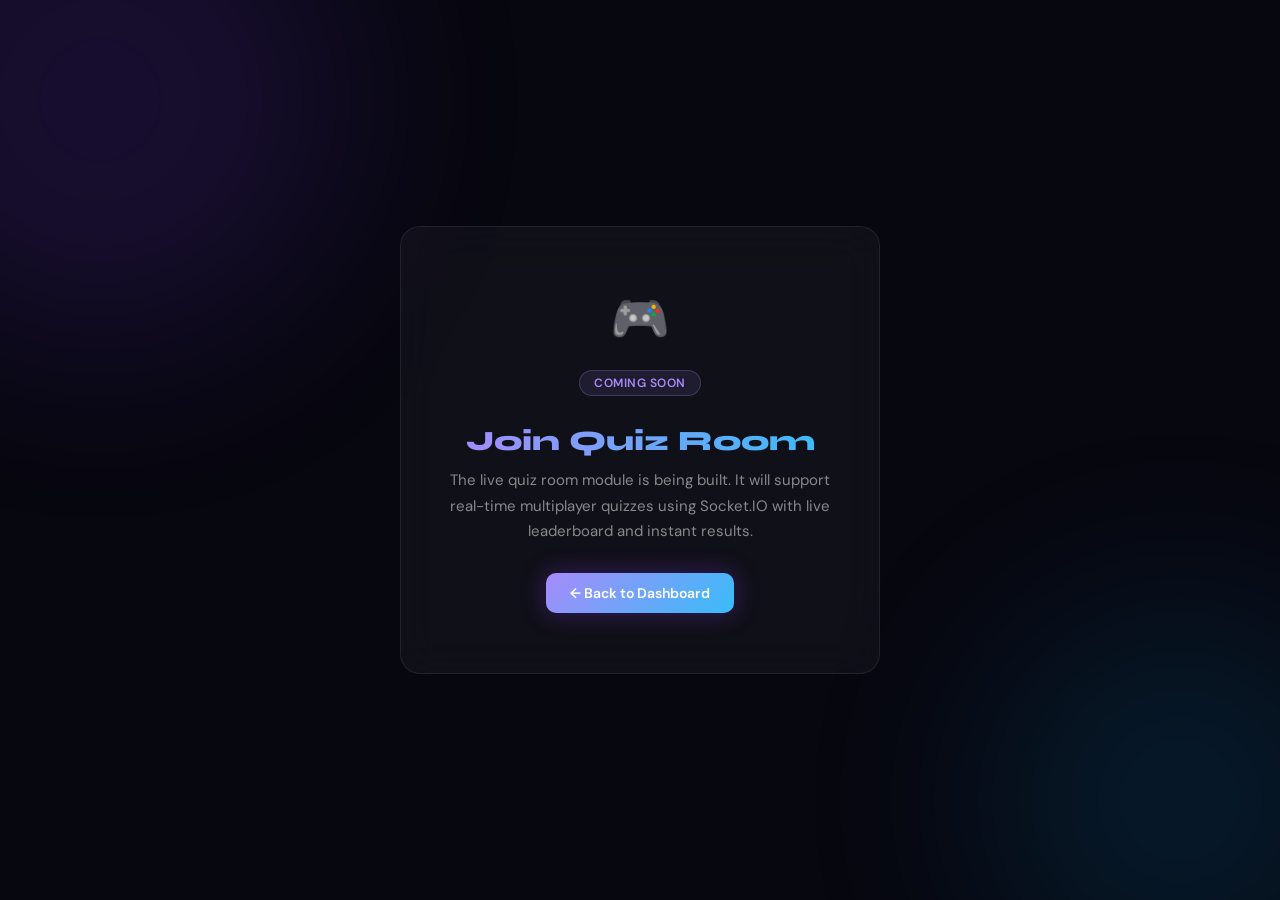
==== join-room.html @ f44e4608 "Complete QuizHire project deployment" ====
<!DOCTYPE html>
<html lang="en">
<head>
  <meta charset="UTF-8"/>
  <meta name="viewport" content="width=device-width, initial-scale=1.0"/>
  <title>Join Room – QuizHire</title>
  <link href="https://fonts.googleapis.com/css2?family=Syne:wght@700;800&family=DM+Sans:wght@400;500&display=swap" rel="stylesheet"/>
  <style>
    :root{--purple:#a78bfa;--blue:#38bdf8;}
    *{box-sizing:border-box;margin:0;padding:0;}
    body{font-family:'DM Sans',sans-serif;background:#07070f;color:#fff;min-height:100vh;display:flex;align-items:center;justify-content:center;overflow:hidden;}
    .orb{position:fixed;border-radius:50%;filter:blur(100px);opacity:.15;pointer-events:none;}
    .o1{width:500px;height:500px;background:#7c3aed;top:-150px;left:-150px;}
    .o2{width:400px;height:400px;background:#0284c7;bottom:-100px;right:-100px;}
    .card{text-align:center;padding:60px 40px;background:rgba(255,255,255,.04);border:1px solid rgba(255,255,255,.08);border-radius:20px;backdrop-filter:blur(20px);max-width:480px;width:90%;position:relative;z-index:1;}
    .icon{font-size:48px;margin-bottom:20px;}
    h1{font-family:'Syne',sans-serif;font-size:28px;font-weight:800;margin-bottom:10px;background:linear-gradient(90deg,var(--purple),var(--blue));-webkit-background-clip:text;background-clip:text;-webkit-text-fill-color:transparent;}
    p{font-size:15px;color:rgba(255,255,255,.5);line-height:1.7;margin-bottom:28px;}
    .badge{display:inline-block;padding:4px 14px;border-radius:100px;background:rgba(167,139,250,.1);border:1px solid rgba(167,139,250,.25);color:var(--purple);font-size:12px;font-weight:600;letter-spacing:.5px;margin-bottom:28px;}
    a{display:inline-flex;align-items:center;gap:8px;padding:11px 24px;border-radius:10px;background:linear-gradient(135deg,var(--purple),var(--blue));color:#fff;font-size:14px;font-weight:600;text-decoration:none;box-shadow:0 0 24px rgba(124,58,237,.35);transition:box-shadow .3s;}
    a:hover{box-shadow:0 0 40px rgba(124,58,237,.55);}
  </style>
</head>
<body>
  <div class="orb o1"></div>
  <div class="orb o2"></div>
  <div class="card">
    <div class="icon">🎮</div>
    <div class="badge">COMING SOON</div>
    <h1>Join Quiz Room</h1>
    <p>The live quiz room module is being built. It will support real-time multiplayer quizzes using Socket.IO with live leaderboard and instant results.</p>
    <a href="dashboard.html">← Back to Dashboard</a>
  </div>
</body>
</html>
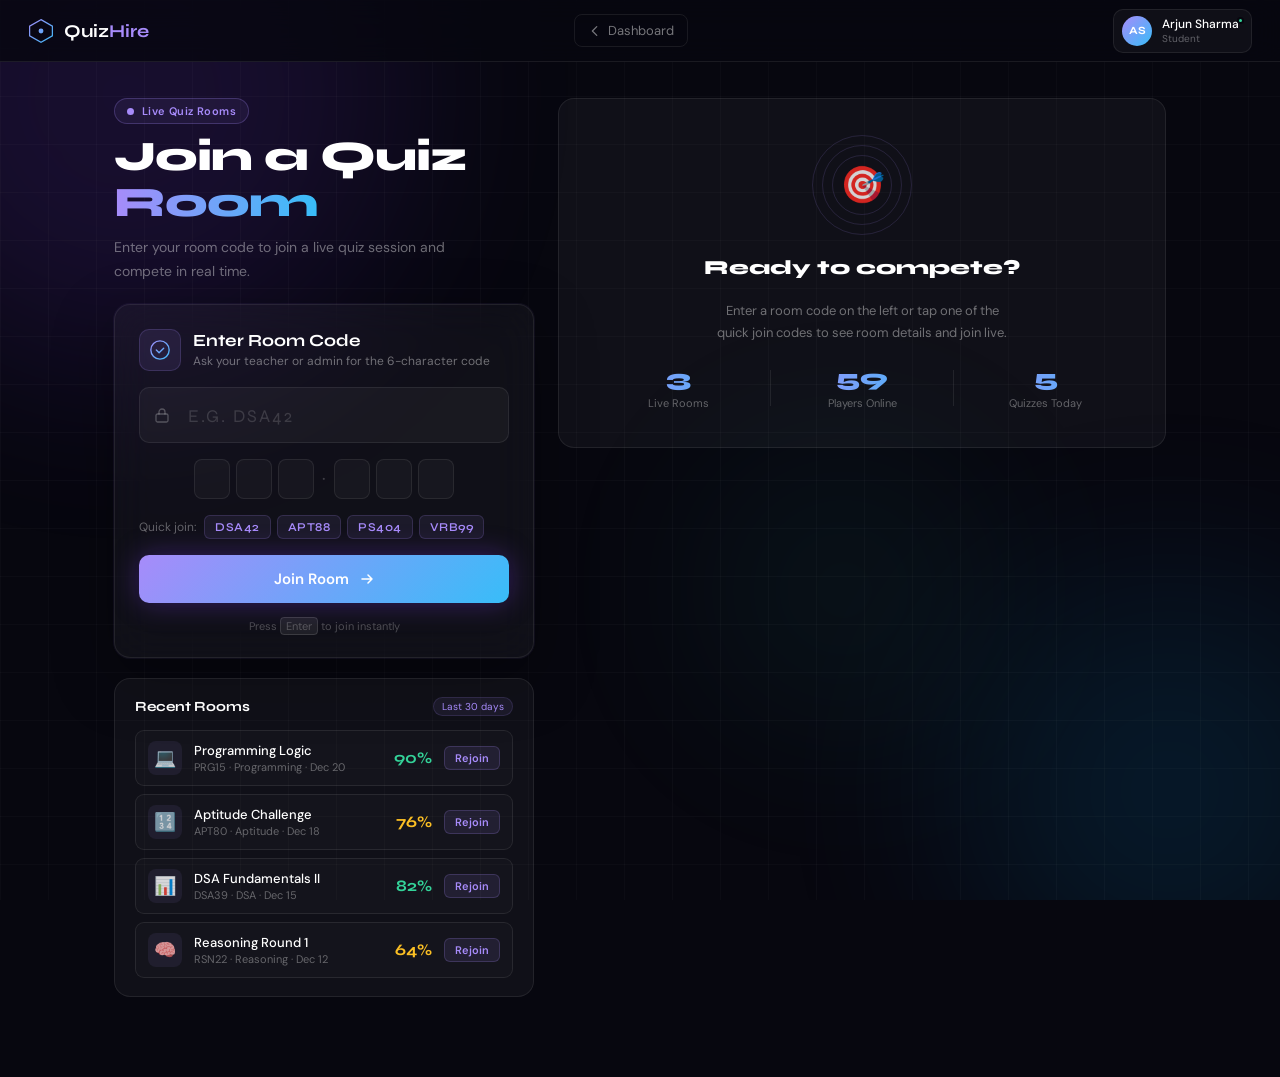
==== commit 1dc02666: "Final QuizHire update" ====
--- a/join-room.html
+++ b/join-room.html
@@ -3,33 +3,355 @@
 <head>
   <meta charset="UTF-8"/>
   <meta name="viewport" content="width=device-width, initial-scale=1.0"/>
+  <meta name="description" content="Join a live quiz room – QuizHire"/>
   <title>Join Room – QuizHire</title>
-  <link href="https://fonts.googleapis.com/css2?family=Syne:wght@700;800&family=DM+Sans:wght@400;500&display=swap" rel="stylesheet"/>
-  <style>
-    :root{--purple:#a78bfa;--blue:#38bdf8;}
-    *{box-sizing:border-box;margin:0;padding:0;}
-    body{font-family:'DM Sans',sans-serif;background:#07070f;color:#fff;min-height:100vh;display:flex;align-items:center;justify-content:center;overflow:hidden;}
-    .orb{position:fixed;border-radius:50%;filter:blur(100px);opacity:.15;pointer-events:none;}
-    .o1{width:500px;height:500px;background:#7c3aed;top:-150px;left:-150px;}
-    .o2{width:400px;height:400px;background:#0284c7;bottom:-100px;right:-100px;}
-    .card{text-align:center;padding:60px 40px;background:rgba(255,255,255,.04);border:1px solid rgba(255,255,255,.08);border-radius:20px;backdrop-filter:blur(20px);max-width:480px;width:90%;position:relative;z-index:1;}
-    .icon{font-size:48px;margin-bottom:20px;}
-    h1{font-family:'Syne',sans-serif;font-size:28px;font-weight:800;margin-bottom:10px;background:linear-gradient(90deg,var(--purple),var(--blue));-webkit-background-clip:text;background-clip:text;-webkit-text-fill-color:transparent;}
-    p{font-size:15px;color:rgba(255,255,255,.5);line-height:1.7;margin-bottom:28px;}
-    .badge{display:inline-block;padding:4px 14px;border-radius:100px;background:rgba(167,139,250,.1);border:1px solid rgba(167,139,250,.25);color:var(--purple);font-size:12px;font-weight:600;letter-spacing:.5px;margin-bottom:28px;}
-    a{display:inline-flex;align-items:center;gap:8px;padding:11px 24px;border-radius:10px;background:linear-gradient(135deg,var(--purple),var(--blue));color:#fff;font-size:14px;font-weight:600;text-decoration:none;box-shadow:0 0 24px rgba(124,58,237,.35);transition:box-shadow .3s;}
-    a:hover{box-shadow:0 0 40px rgba(124,58,237,.55);}
-  </style>
+  <link rel="preconnect" href="https://fonts.googleapis.com"/>
+  <link rel="preconnect" href="https://fonts.gstatic.com" crossorigin/>
+  <link href="https://fonts.googleapis.com/css2?family=Syne:wght@600;700;800&family=DM+Sans:wght@300;400;500&display=swap" rel="stylesheet"/>
+  <link rel="stylesheet" href="css/join-room.css"/>
 </head>
 <body>
-  <div class="orb o1"></div>
-  <div class="orb o2"></div>
-  <div class="card">
-    <div class="icon">🎮</div>
-    <div class="badge">COMING SOON</div>
-    <h1>Join Quiz Room</h1>
-    <p>The live quiz room module is being built. It will support real-time multiplayer quizzes using Socket.IO with live leaderboard and instant results.</p>
-    <a href="dashboard.html">← Back to Dashboard</a>
+
+  <!-- ── ANIMATED BACKGROUND ───────────────────────── -->
+  <div class="bg-scene" aria-hidden="true">
+    <div class="orb orb-1"></div>
+    <div class="orb orb-2"></div>
+    <div class="orb orb-3"></div>
+    <div class="grid-lines"></div>
   </div>
+
+  <!-- ── TOP BAR ───────────────────────────────────── -->
+  <header class="top-bar">
+    <a href="index.html" class="logo" aria-label="QuizHire Home">
+      <svg viewBox="0 0 32 32" fill="none" width="26" height="26" aria-hidden="true">
+        <polygon points="16,2 30,10 30,22 16,30 2,22 2,10" stroke="url(#tlg)" stroke-width="1.5" fill="none"/>
+        <circle cx="16" cy="16" r="3" fill="url(#tlg)"/>
+        <defs><linearGradient id="tlg" x1="0" y1="0" x2="32" y2="32" gradientUnits="userSpaceOnUse">
+          <stop offset="0%" stop-color="#a78bfa"/><stop offset="100%" stop-color="#38bdf8"/>
+        </linearGradient></defs>
+      </svg>
+      <span class="logo-text">Quiz<span class="logo-accent">Hire</span></span>
+    </a>
+
+    <nav class="top-nav" aria-label="Page navigation">
+      <a href="dashboard.html" class="nav-back-btn">
+        <svg viewBox="0 0 16 16" fill="none" width="14" height="14" aria-hidden="true">
+          <path d="M10 3L5 8l5 5" stroke="currentColor" stroke-width="1.5" stroke-linecap="round" stroke-linejoin="round"/>
+        </svg>
+        Dashboard
+      </a>
+    </nav>
+
+    <!-- User mini card -->
+    <div class="user-mini-card">
+      <div class="user-avatar" id="topbarAvatar" aria-label="User profile">AS</div>
+      <div class="user-info">
+        <p class="user-name"  id="topbarName">Arjun Sharma</p>
+        <p class="user-role">Student</p>
+      </div>
+      <div class="user-online-dot" aria-label="Online" title="Online"></div>
+    </div>
+  </header>
+
+  <!-- ── MAIN LAYOUT ───────────────────────────────── -->
+  <main class="page-main">
+
+    <!-- ════════════════════════════════════════
+         LEFT COLUMN — Join card + Recent rooms
+    ════════════════════════════════════════ -->
+    <div class="left-col">
+
+      <!-- Page title -->
+      <div class="page-heading reveal" data-d="0">
+        <div class="heading-badge">
+          <span class="badge-pulse" aria-hidden="true"></span>
+          Live Quiz Rooms
+        </div>
+        <h1 class="page-title">Join a Quiz<br/><span class="grad-text">Room</span></h1>
+        <p class="page-sub">Enter your room code to join a live quiz session and compete in real time.</p>
+      </div>
+
+      <!-- JOIN CARD -->
+      <div class="join-card reveal" data-d="1" id="joinCard">
+
+        <div class="jc-header">
+          <div class="jc-icon" aria-hidden="true">
+            <svg viewBox="0 0 24 24" fill="none" width="22" height="22">
+              <path d="M12 2C6.48 2 2 6.48 2 12s4.48 10 10 10 10-4.48 10-10S17.52 2 12 2z" stroke="url(#jlg)" stroke-width="1.5"/>
+              <path d="M8 12l3 3 5-5" stroke="url(#jlg)" stroke-width="1.5" stroke-linecap="round" stroke-linejoin="round"/>
+              <defs><linearGradient id="jlg" x1="0" y1="0" x2="24" y2="24" gradientUnits="userSpaceOnUse">
+                <stop offset="0%" stop-color="#a78bfa"/><stop offset="100%" stop-color="#38bdf8"/>
+              </linearGradient></defs>
+            </svg>
+          </div>
+          <div>
+            <h2 class="jc-title">Enter Room Code</h2>
+            <p class="jc-sub">Ask your teacher or admin for the 6-character code</p>
+          </div>
+        </div>
+
+        <!-- Error banner -->
+        <div class="error-banner" id="errorBanner" role="alert" aria-live="polite" hidden>
+          <svg viewBox="0 0 16 16" fill="none" width="14" height="14" aria-hidden="true">
+            <circle cx="8" cy="8" r="7" stroke="currentColor" stroke-width="1.3"/>
+            <path d="M8 4.5v4M8 11v.5" stroke="currentColor" stroke-width="1.3" stroke-linecap="round"/>
+          </svg>
+          <span id="errorText">Invalid room code.</span>
+        </div>
+
+        <!-- Room code input -->
+        <div class="code-input-wrap">
+          <div class="code-input-glow" aria-hidden="true"></div>
+          <input
+            type="text"
+            id="roomCodeInput"
+            class="code-input"
+            placeholder="e.g. DSA42"
+            maxlength="6"
+            autocomplete="off"
+            autocapitalize="characters"
+            spellcheck="false"
+            aria-label="Room code"
+            aria-describedby="errorBanner"
+          />
+          <div class="code-input-icon" aria-hidden="true">
+            <svg viewBox="0 0 16 16" fill="none" width="16" height="16">
+              <rect x="2" y="7" width="12" height="8" rx="1.5" stroke="currentColor" stroke-width="1.3"/>
+              <path d="M5 7V5a3 3 0 016 0v2" stroke="currentColor" stroke-width="1.3" stroke-linecap="round"/>
+            </svg>
+          </div>
+        </div>
+
+        <!-- Character slots visual -->
+        <div class="code-slots" aria-hidden="true" id="codeSlots">
+          <div class="cs-slot" id="cs0"></div>
+          <div class="cs-slot" id="cs1"></div>
+          <div class="cs-slot" id="cs2"></div>
+          <div class="cs-sep">·</div>
+          <div class="cs-slot" id="cs3"></div>
+          <div class="cs-slot" id="cs4"></div>
+          <div class="cs-slot" id="cs5"></div>
+        </div>
+
+        <!-- Quick code buttons -->
+        <div class="quick-codes">
+          <p class="qc-label">Quick join:</p>
+          <div class="qc-chips">
+            <button class="qc-chip" data-code="DSA42" aria-label="Quick join DSA42">DSA42</button>
+            <button class="qc-chip" data-code="APT88" aria-label="Quick join APT88">APT88</button>
+            <button class="qc-chip" data-code="PS404" aria-label="Quick join PS404">PS404</button>
+            <button class="qc-chip" data-code="VRB99" aria-label="Quick join VRB99">VRB99</button>
+          </div>
+        </div>
+
+        <!-- Join button -->
+        <button class="btn-join" id="joinBtn" aria-label="Join quiz room">
+          <span class="btn-label" id="joinBtnLabel">Join Room</span>
+          <span class="btn-spinner" id="joinSpinner" aria-hidden="true" hidden></span>
+          <svg class="btn-arrow" viewBox="0 0 16 16" fill="none" width="16" height="16" aria-hidden="true">
+            <path d="M3 8h10M9 4l4 4-4 4" stroke="currentColor" stroke-width="1.5" stroke-linecap="round" stroke-linejoin="round"/>
+          </svg>
+        </button>
+
+        <p class="jc-hint">Press <kbd>Enter</kbd> to join instantly</p>
+      </div>
+
+      <!-- RECENT ROOMS -->
+      <div class="section-card reveal" data-d="2" id="recentRoomsCard">
+        <div class="sc-header">
+          <h3 class="sc-title">Recent Rooms</h3>
+          <span class="sc-badge">Last 30 days</span>
+        </div>
+        <ul class="recent-list" id="recentList" aria-label="Recently joined rooms">
+          <!-- Rendered by JS -->
+        </ul>
+      </div>
+
+    </div><!-- /left-col -->
+
+    <!-- ════════════════════════════════════════
+         RIGHT COLUMN — Preview + Waiting room
+    ════════════════════════════════════════ -->
+    <div class="right-col">
+
+      <!-- IDLE STATE — shown before any room is looked up -->
+      <div class="idle-panel reveal" data-d="1" id="idlePanel">
+        <div class="idle-graphic" aria-hidden="true">
+          <div class="idle-rings">
+            <div class="ring ring-1"></div>
+            <div class="ring ring-2"></div>
+            <div class="ring ring-3"></div>
+          </div>
+          <div class="idle-icon">🎯</div>
+        </div>
+        <h3 class="idle-title">Ready to compete?</h3>
+        <p class="idle-sub">Enter a room code on the left or tap one of the quick join codes to see room details and join live.</p>
+        <div class="idle-stats">
+          <div class="is-item"><span class="is-val">3</span><span class="is-lbl">Live Rooms</span></div>
+          <div class="is-sep" aria-hidden="true"></div>
+          <div class="is-item"><span class="is-val">59</span><span class="is-lbl">Players Online</span></div>
+          <div class="is-sep" aria-hidden="true"></div>
+          <div class="is-item"><span class="is-val">5</span><span class="is-lbl">Quizzes Today</span></div>
+        </div>
+      </div>
+
+      <!-- ROOM PREVIEW PANEL — shown after valid room code -->
+      <div class="room-preview-panel" id="roomPreviewPanel" hidden>
+
+        <!-- Room header -->
+        <div class="rp-header">
+          <div class="rp-live-badge">
+            <span class="rp-live-dot" aria-hidden="true"></span>
+            LIVE
+          </div>
+          <div class="rp-room-code" id="rpCode">DSA42</div>
+        </div>
+
+        <!-- Quiz info -->
+        <div class="rp-quiz-info">
+          <div class="rp-category-chip" id="rpCategoryChip">DSA</div>
+          <h3 class="rp-quiz-title" id="rpQuizTitle">DSA Fundamentals</h3>
+          <p class="rp-host" id="rpHost">
+            <svg viewBox="0 0 14 14" fill="none" width="12" height="12" aria-hidden="true"><circle cx="7" cy="4" r="2.5" stroke="currentColor" stroke-width="1.2"/><path d="M2 12c0-2.8 2.2-5 5-5s5 2.2 5 5" stroke="currentColor" stroke-width="1.2" stroke-linecap="round"/></svg>
+            Hosted by <strong>Admin</strong>
+          </p>
+        </div>
+
+        <!-- Quiz meta grid -->
+        <div class="rp-meta-grid">
+          <div class="rp-meta-item">
+            <svg viewBox="0 0 14 14" fill="none" width="14" height="14" aria-hidden="true"><circle cx="7" cy="7" r="5.5" stroke="currentColor" stroke-width="1.2"/><path d="M7 4v3l2 1.5" stroke="currentColor" stroke-width="1.2" stroke-linecap="round"/></svg>
+            <span class="rp-meta-val" id="rpDuration">30 min</span>
+            <span class="rp-meta-lbl">Duration</span>
+          </div>
+          <div class="rp-meta-item">
+            <svg viewBox="0 0 14 14" fill="none" width="14" height="14" aria-hidden="true"><rect x="1" y="2" width="12" height="10" rx="1.5" stroke="currentColor" stroke-width="1.2"/><path d="M1 5h12" stroke="currentColor" stroke-width="1.2"/></svg>
+            <span class="rp-meta-val" id="rpQuestions">10 Q</span>
+            <span class="rp-meta-lbl">Questions</span>
+          </div>
+          <div class="rp-meta-item">
+            <svg viewBox="0 0 14 14" fill="none" width="14" height="14" aria-hidden="true"><path d="M2 10l2-4 2 2 2-4 2 5" stroke="currentColor" stroke-width="1.2" stroke-linecap="round" stroke-linejoin="round"/></svg>
+            <span class="rp-meta-val" id="rpDifficulty">Medium</span>
+            <span class="rp-meta-lbl">Difficulty</span>
+          </div>
+          <div class="rp-meta-item">
+            <svg viewBox="0 0 14 14" fill="none" width="14" height="14" aria-hidden="true"><circle cx="5" cy="4" r="2" stroke="currentColor" stroke-width="1.2"/><path d="M1 11c0-2.2 1.8-4 4-4s4 1.8 4 4" stroke="currentColor" stroke-width="1.2" stroke-linecap="round"/><circle cx="10" cy="4" r="1.5" stroke="currentColor" stroke-width="1.2"/><path d="M12 11c0-1.7-1.1-3.1-2.5-3.7" stroke="currentColor" stroke-width="1.2" stroke-linecap="round"/></svg>
+            <span class="rp-meta-val" id="rpPlayers">24 / 30</span>
+            <span class="rp-meta-lbl">Players</span>
+          </div>
+        </div>
+
+        <!-- Player fill bar -->
+        <div class="rp-fill-bar-wrap">
+          <div class="rp-fill-bar">
+            <div class="rp-fill-progress" id="rpFillProgress" style="width:80%"></div>
+          </div>
+          <span class="rp-fill-label" id="rpFillLabel">80% full</span>
+        </div>
+
+        <!-- Confirm join button -->
+        <button class="btn-confirm-join" id="confirmJoinBtn" aria-label="Confirm and join room">
+          <svg viewBox="0 0 16 16" fill="none" width="16" height="16" aria-hidden="true">
+            <path d="M8 1v14M1 8h14" stroke="currentColor" stroke-width="1.5" stroke-linecap="round"/>
+          </svg>
+          Confirm & Join
+        </button>
+
+      </div><!-- /room-preview-panel -->
+
+      <!-- WAITING ROOM — shown after confirming join -->
+      <div class="waiting-room-panel" id="waitingRoomPanel" hidden>
+
+        <div class="wr-header">
+          <div class="wr-title-row">
+            <h3 class="wr-title" id="wrTitle">DSA Fundamentals</h3>
+            <div class="wr-live-badge">
+              <span class="wr-live-dot" aria-hidden="true"></span>
+              Waiting
+            </div>
+          </div>
+          <p class="wr-sub">Waiting for host to start the quiz…</p>
+        </div>
+
+        <!-- Countdown -->
+        <div class="wr-countdown" id="wrCountdown" aria-live="polite" aria-label="Time until quiz starts">
+          <div class="countdown-ring">
+            <svg viewBox="0 0 100 100" width="100" height="100" aria-hidden="true">
+              <circle cx="50" cy="50" r="42" fill="none" stroke="rgba(255,255,255,0.05)" stroke-width="8"/>
+              <circle cx="50" cy="50" r="42" fill="none" stroke="url(#crlg)" stroke-width="8"
+                      stroke-dasharray="263.9" id="countdownArc"
+                      stroke-linecap="round" transform="rotate(-90 50 50)"/>
+              <defs><linearGradient id="crlg" x1="0" y1="0" x2="1" y2="1">
+                <stop offset="0%" stop-color="#a78bfa"/><stop offset="100%" stop-color="#38bdf8"/>
+              </linearGradient></defs>
+            </svg>
+            <div class="countdown-inner">
+              <span class="countdown-num" id="countdownNum">30</span>
+              <span class="countdown-txt">sec</span>
+            </div>
+          </div>
+          <p class="countdown-label">Quiz starts in</p>
+        </div>
+
+        <!-- Your joined status -->
+        <div class="wr-you-status">
+          <div class="you-avatar" id="wrYouAvatar">AS</div>
+          <div>
+            <p class="you-name" id="wrYouName">You (Arjun Sharma)</p>
+            <p class="you-ready"><span class="ready-dot" aria-hidden="true"></span>Ready to play</p>
+          </div>
+          <span class="you-badge">You</span>
+        </div>
+
+        <!-- Participants list -->
+        <div class="participants-section">
+          <div class="ps-header">
+            <h4 class="ps-title">Participants</h4>
+            <span class="ps-count" id="participantCount" aria-live="polite">24 joined</span>
+          </div>
+          <ul class="participants-list" id="participantsList" aria-label="Participants in room">
+            <!-- Rendered by JS -->
+          </ul>
+          <div class="more-participants" id="moreParticipants" hidden>
+            <span id="moreCount">+8 more participants</span>
+          </div>
+        </div>
+
+        <!-- Leave room button -->
+        <button class="btn-leave" id="leaveRoomBtn" aria-label="Leave quiz room">
+          Leave Room
+        </button>
+
+      </div><!-- /waiting-room-panel -->
+
+    </div><!-- /right-col -->
+
+  </main>
+
+  <!-- ── SUCCESS OVERLAY ────────────────────────────── -->
+  <div class="success-overlay" id="successOverlay" hidden role="dialog" aria-modal="true" aria-label="Successfully joined room">
+    <div class="so-card">
+      <div class="so-icon" aria-hidden="true">
+        <svg viewBox="0 0 48 48" fill="none" width="44" height="44">
+          <circle cx="24" cy="24" r="22" stroke="url(#solg)" stroke-width="2"/>
+          <path d="M14 24l7 7 13-14" stroke="url(#solg)" stroke-width="2.5" stroke-linecap="round" stroke-linejoin="round"/>
+          <defs><linearGradient id="solg" x1="0" y1="0" x2="48" y2="48" gradientUnits="userSpaceOnUse">
+            <stop offset="0%" stop-color="#a78bfa"/><stop offset="100%" stop-color="#34d399"/>
+          </linearGradient></defs>
+        </svg>
+      </div>
+      <h3 class="so-title">Joined Successfully!</h3>
+      <p class="so-sub" id="soSubText">You've joined Room DSA42. Get ready!</p>
+      <div class="so-progress">
+        <div class="so-bar" id="soBar"></div>
+      </div>
+      <p class="so-redirect">Entering waiting room…</p>
+    </div>
+  </div>
+
+  <!-- Toast -->
+  <div class="toast" id="toast" role="status" aria-live="polite" hidden></div>
+
+  <script src="js/join-room.js"></script>
 </body>
 </html>
--- a/css/join-room.css
+++ b/css/join-room.css
@@ -0,0 +1,736 @@
+/* =====================================================
+   QuizHire – Join Room Stylesheet
+   File: css/join-room.css
+   Theme: Dark SaaS · Purple/Blue · Glassmorphism
+   Consistent with all existing project pages
+   ===================================================== */
+
+/* ─── CSS Custom Properties ─────────────────────────── */
+:root {
+  --clr-bg:         #07070f;
+  --clr-bg2:        #0d0d1a;
+  --clr-surface:    rgba(255,255,255,0.04);
+  --clr-surface-hv: rgba(255,255,255,0.07);
+  --clr-border:     rgba(255,255,255,0.08);
+  --clr-border-hv:  rgba(167,139,250,0.4);
+
+  --clr-purple:  #a78bfa; --clr-purple-dk: #7c3aed;
+  --clr-blue:    #38bdf8; --clr-blue-dk:   #0284c7;
+  --clr-teal:    #2dd4bf; --clr-green:     #34d399;
+  --clr-pink:    #f472b6; --clr-orange:    #fb923c;
+  --clr-red:     #f87171; --clr-yellow:    #fbbf24;
+
+  --grad-primary: linear-gradient(135deg, #a78bfa, #38bdf8);
+  --grad-text:    linear-gradient(90deg,  #a78bfa, #38bdf8);
+  --grad-glow:    radial-gradient(ellipse 60% 50% at 50% 50%, rgba(124,58,237,0.18), transparent);
+
+  --font-display: 'Syne', sans-serif;
+  --font-body:    'DM Sans', sans-serif;
+
+  --topbar-h: 62px;
+  --radius:    10px;
+  --radius-lg: 16px;
+  --ease:      cubic-bezier(0.4, 0, 0.2, 1);
+  --t150:      150ms var(--ease);
+  --t300:      300ms var(--ease);
+}
+
+/* ─── Reset ─────────────────────────────────────────── */
+*, *::before, *::after { box-sizing: border-box; margin: 0; padding: 0; }
+html { scroll-behavior: smooth; }
+body {
+  font-family: var(--font-body);
+  font-size: 14px;
+  color: rgba(255,255,255,0.82);
+  background: var(--clr-bg);
+  min-height: 100vh;
+  overflow-x: hidden;
+}
+a      { color: inherit; text-decoration: none; }
+button { font-family: var(--font-body); cursor: pointer; border: none; background: none; }
+ul     { list-style: none; }
+kbd    { font-family: var(--font-body); }
+[hidden] { display: none !important; }
+
+/* ─── Utility ───────────────────────────────────────── */
+.grad-text {
+  background: var(--grad-text);
+  -webkit-background-clip: text;
+  background-clip: text;
+  -webkit-text-fill-color: transparent;
+}
+
+/* ─── Scroll Reveal ─────────────────────────────────── */
+.reveal {
+  opacity: 0;
+  transform: translateY(18px);
+  transition: opacity 0.55s var(--ease), transform 0.55s var(--ease);
+}
+.reveal.visible { opacity: 1; transform: translateY(0); }
+
+/* ═══════════════════════════════════════════════════
+   ANIMATED BACKGROUND
+═══════════════════════════════════════════════════ */
+.bg-scene {
+  position: fixed; inset: 0;
+  z-index: 0; pointer-events: none; overflow: hidden;
+}
+.orb {
+  position: absolute; border-radius: 50%;
+  filter: blur(100px); opacity: 0.14;
+}
+.orb-1 {
+  width: 550px; height: 550px; background: var(--clr-purple-dk);
+  top: -180px; left: -150px;
+  animation: orbFloat 16s ease-in-out infinite alternate;
+}
+.orb-2 {
+  width: 420px; height: 420px; background: var(--clr-blue-dk);
+  bottom: -100px; right: -100px;
+  animation: orbFloat 20s ease-in-out infinite alternate-reverse;
+}
+.orb-3 {
+  width: 280px; height: 280px; background: var(--clr-teal);
+  top: 50%; left: 55%; opacity: 0.07;
+  animation: orbFloat 24s ease-in-out infinite alternate;
+}
+@keyframes orbFloat {
+  0%   { transform: translate(0, 0) scale(1); }
+  100% { transform: translate(35px, 55px) scale(1.07); }
+}
+.grid-lines {
+  position: absolute; inset: 0;
+  background-image:
+    linear-gradient(rgba(255,255,255,0.022) 1px, transparent 1px),
+    linear-gradient(90deg, rgba(255,255,255,0.022) 1px, transparent 1px);
+  background-size: 48px 48px;
+}
+header, main, footer { position: relative; z-index: 1; }
+
+/* ═══════════════════════════════════════════════════
+   TOP BAR
+═══════════════════════════════════════════════════ */
+.top-bar {
+  position: sticky; top: 0; z-index: 100;
+  height: var(--topbar-h);
+  display: flex; align-items: center;
+  justify-content: space-between;
+  padding: 0 28px; gap: 16px;
+  background: rgba(7,7,15,0.8);
+  border-bottom: 1px solid var(--clr-border);
+  backdrop-filter: blur(18px);
+  -webkit-backdrop-filter: blur(18px);
+}
+
+/* Logo */
+.logo { display: flex; align-items: center; gap: 10px; flex-shrink: 0; }
+.logo-text {
+  font-family: var(--font-display);
+  font-size: 18px; font-weight: 700; color: #fff;
+}
+.logo-accent { color: var(--clr-purple); }
+
+/* Back button */
+.nav-back-btn {
+  display: flex; align-items: center; gap: 6px;
+  font-size: 13px; color: rgba(255,255,255,0.45);
+  padding: 7px 13px; border-radius: 8px;
+  border: 1px solid var(--clr-border);
+  transition: all var(--t150);
+}
+.nav-back-btn:hover {
+  color: var(--clr-purple);
+  border-color: rgba(167,139,250,0.25);
+  background: rgba(167,139,250,0.06);
+}
+
+/* User mini card */
+.user-mini-card {
+  display: flex; align-items: center; gap: 10px;
+  padding: 6px 12px 6px 8px;
+  border-radius: 10px;
+  border: 1px solid var(--clr-border);
+  background: var(--clr-surface);
+  flex-shrink: 0;
+  position: relative;
+}
+.user-avatar {
+  width: 30px; height: 30px; border-radius: 50%;
+  background: var(--grad-primary);
+  display: flex; align-items: center; justify-content: center;
+  font-family: var(--font-display); font-size: 11px; font-weight: 700; color: #fff;
+}
+.user-name { font-size: 12px; font-weight: 500; color: #fff; }
+.user-role { font-size: 10px; color: rgba(255,255,255,0.35); }
+.user-online-dot {
+  position: absolute; top: 7px; right: 7px;
+  width: 7px; height: 7px; border-radius: 50%;
+  background: var(--clr-green); border: 2px solid var(--clr-bg);
+  animation: pulseDot 2s ease-in-out infinite;
+}
+@keyframes pulseDot {
+  0%,100% { box-shadow: 0 0 0 0 rgba(52,211,153,0.5); }
+  50%     { box-shadow: 0 0 0 4px rgba(52,211,153,0); }
+}
+
+/* ═══════════════════════════════════════════════════
+   PAGE MAIN LAYOUT — two column
+═══════════════════════════════════════════════════ */
+.page-main {
+  display: grid;
+  grid-template-columns: 420px 1fr;
+  gap: 24px;
+  max-width: 1100px;
+  margin: 0 auto;
+  padding: 36px 24px 80px;
+  align-items: start;
+}
+
+/* ─── Left column ────────────────────────────────── */
+.left-col { display: flex; flex-direction: column; gap: 20px; }
+
+/* Page heading */
+.page-heading { display: flex; flex-direction: column; gap: 10px; }
+.heading-badge {
+  display: inline-flex; align-items: center; gap: 8px;
+  padding: 5px 12px; border-radius: 100px;
+  border: 1px solid rgba(167,139,250,0.25);
+  background: rgba(167,139,250,0.07);
+  font-size: 11px; font-weight: 600;
+  color: var(--clr-purple); letter-spacing: 0.4px;
+  width: fit-content;
+}
+.badge-pulse {
+  width: 7px; height: 7px; border-radius: 50%;
+  background: var(--clr-purple);
+  animation: badgePulse 2s ease-in-out infinite;
+}
+@keyframes badgePulse {
+  0%,100% { box-shadow: 0 0 0 0 rgba(167,139,250,0.5); }
+  50%     { box-shadow: 0 0 0 5px rgba(167,139,250,0); }
+}
+.page-title {
+  font-family: var(--font-display);
+  font-size: clamp(30px, 4vw, 42px);
+  font-weight: 800; line-height: 1.1;
+  letter-spacing: -1px; color: #fff;
+}
+.page-sub { font-size: 14px; color: rgba(255,255,255,0.4); line-height: 1.7; max-width: 360px; }
+
+/* ─── JOIN CARD ──────────────────────────────────── */
+.join-card {
+  background: rgba(255,255,255,0.04);
+  border: 1px solid var(--clr-border);
+  border-radius: var(--radius-lg);
+  padding: 24px;
+  backdrop-filter: blur(20px);
+  -webkit-backdrop-filter: blur(20px);
+  box-shadow: 0 0 0 1px rgba(167,139,250,0.06), 0 20px 60px rgba(0,0,0,0.35);
+  display: flex; flex-direction: column; gap: 16px;
+  transition: border-color var(--t300);
+}
+.join-card:focus-within { border-color: rgba(167,139,250,0.25); }
+
+.jc-header { display: flex; align-items: center; gap: 12px; }
+.jc-icon {
+  width: 42px; height: 42px; border-radius: 10px;
+  background: rgba(167,139,250,0.1);
+  border: 1px solid rgba(167,139,250,0.18);
+  display: flex; align-items: center; justify-content: center;
+  flex-shrink: 0;
+}
+.jc-title {
+  font-family: var(--font-display);
+  font-size: 17px; font-weight: 700; color: #fff;
+}
+.jc-sub { font-size: 12px; color: rgba(255,255,255,0.4); margin-top: 2px; }
+
+/* Error banner */
+.error-banner {
+  display: flex; align-items: center; gap: 8px;
+  padding: 9px 13px; border-radius: 8px;
+  background: rgba(248,113,113,0.08);
+  border: 1px solid rgba(248,113,113,0.25);
+  color: var(--clr-red); font-size: 13px;
+}
+.error-banner[hidden] { display: none !important; }
+
+/* Code input */
+.code-input-wrap {
+  position: relative;
+  display: flex; align-items: center;
+}
+.code-input-glow {
+  position: absolute; inset: -1px;
+  border-radius: calc(var(--radius) + 1px);
+  background: var(--grad-primary);
+  opacity: 0;
+  transition: opacity var(--t300);
+  pointer-events: none;
+  z-index: 0;
+}
+.code-input-wrap:focus-within .code-input-glow { opacity: 0.25; }
+
+.code-input {
+  width: 100%; position: relative; z-index: 1;
+  padding: 14px 44px 14px 48px;
+  border-radius: var(--radius);
+  border: 1px solid var(--clr-border);
+  background: rgba(255,255,255,0.04);
+  color: #fff;
+  font-family: var(--font-display);
+  font-size: 22px; font-weight: 700;
+  letter-spacing: 4px; text-transform: uppercase;
+  outline: none;
+  transition: border-color var(--t150), background var(--t150);
+  caret-color: var(--clr-purple);
+}
+.code-input::placeholder { color: rgba(255,255,255,0.15); letter-spacing: 2px; font-size: 18px; font-weight: 400; }
+.code-input:focus {
+  border-color: rgba(167,139,250,0.5);
+  background: rgba(255,255,255,0.06);
+}
+.code-input.error   { border-color: rgba(248,113,113,0.5); }
+.code-input.success { border-color: rgba(52,211,153,0.5); }
+
+.code-input-icon {
+  position: absolute; left: 15px; z-index: 2;
+  color: rgba(255,255,255,0.25);
+  display: flex; align-items: center;
+  pointer-events: none;
+  transition: color var(--t150);
+}
+.code-input-wrap:focus-within .code-input-icon { color: var(--clr-purple); }
+
+/* Character slots */
+.code-slots {
+  display: flex; align-items: center; gap: 6px; justify-content: center;
+}
+.cs-slot {
+  width: 36px; height: 40px; border-radius: 8px;
+  border: 1.5px solid rgba(255,255,255,0.08);
+  background: rgba(255,255,255,0.03);
+  display: flex; align-items: center; justify-content: center;
+  font-family: var(--font-display); font-size: 18px; font-weight: 700;
+  color: #fff; letter-spacing: 0; text-transform: uppercase;
+  transition: all var(--t150);
+}
+.cs-slot.filled {
+  border-color: rgba(167,139,250,0.35);
+  background: rgba(167,139,250,0.08);
+  color: var(--clr-purple);
+}
+.cs-sep { font-size: 18px; color: rgba(255,255,255,0.2); margin: 0 2px; }
+
+/* Quick codes */
+.quick-codes { display: flex; align-items: center; gap: 8px; flex-wrap: wrap; }
+.qc-label { font-size: 12px; color: rgba(255,255,255,0.35); white-space: nowrap; }
+.qc-chips { display: flex; gap: 6px; flex-wrap: wrap; }
+.qc-chip {
+  padding: 4px 10px; border-radius: 6px; font-size: 12px; font-weight: 600;
+  background: rgba(167,139,250,0.08);
+  border: 1px solid rgba(167,139,250,0.18);
+  color: var(--clr-purple);
+  font-family: var(--font-display); letter-spacing: 0.5px;
+  transition: all var(--t150); cursor: pointer;
+}
+.qc-chip:hover { background: rgba(167,139,250,0.18); border-color: rgba(167,139,250,0.4); transform: translateY(-1px); }
+
+/* Join button */
+.btn-join {
+  width: 100%; display: flex; align-items: center; justify-content: center; gap: 10px;
+  padding: 14px; border-radius: var(--radius);
+  background: var(--grad-primary); color: #fff;
+  font-size: 15px; font-weight: 600;
+  box-shadow: 0 0 28px rgba(124,58,237,0.35);
+  transition: box-shadow var(--t300), transform var(--t150), opacity var(--t150);
+  position: relative; overflow: hidden;
+}
+.btn-join::before {
+  content: ''; position: absolute; inset: 0;
+  background: rgba(255,255,255,0); transition: background var(--t150);
+}
+.btn-join:hover:not(:disabled)::before { background: rgba(255,255,255,0.07); }
+.btn-join:hover:not(:disabled) { box-shadow: 0 0 44px rgba(124,58,237,0.55); transform: translateY(-1px); }
+.btn-join:disabled { opacity: 0.6; cursor: not-allowed; }
+
+.btn-spinner {
+  width: 16px; height: 16px;
+  border: 2px solid rgba(255,255,255,0.3); border-top-color: #fff;
+  border-radius: 50%; animation: spin 0.7s linear infinite;
+}
+@keyframes spin { to { transform: rotate(360deg); } }
+
+.jc-hint { text-align: center; font-size: 11px; color: rgba(255,255,255,0.25); }
+.jc-hint kbd { padding: 1px 5px; border-radius: 4px; background: rgba(255,255,255,0.07); border: 1px solid rgba(255,255,255,0.12); }
+
+/* ─── SECTION CARD (shared style for Recent + sub sections) */
+.section-card {
+  background: var(--clr-surface);
+  border: 1px solid var(--clr-border);
+  border-radius: var(--radius-lg);
+  padding: 18px 20px;
+}
+.sc-header { display: flex; align-items: center; justify-content: space-between; margin-bottom: 14px; }
+.sc-title { font-family: var(--font-display); font-size: 14px; font-weight: 700; color: #fff; }
+.sc-badge {
+  font-size: 10px; padding: 2px 8px; border-radius: 100px;
+  background: rgba(167,139,250,0.08); border: 1px solid rgba(167,139,250,0.15); color: var(--clr-purple);
+}
+
+/* Recent rooms list */
+.recent-list { display: flex; flex-direction: column; gap: 8px; }
+.rr-item {
+  display: flex; align-items: center; gap: 12px;
+  padding: 10px 12px; border-radius: 9px;
+  border: 1px solid var(--clr-border);
+  background: rgba(255,255,255,0.02);
+  transition: all var(--t150); cursor: pointer;
+}
+.rr-item:hover { border-color: var(--clr-border-hv); background: var(--clr-surface-hv); }
+
+.rr-icon {
+  width: 34px; height: 34px; border-radius: 8px;
+  display: flex; align-items: center; justify-content: center;
+  font-size: 14px; flex-shrink: 0;
+}
+.rr-info { flex: 1; min-width: 0; }
+.rr-name { font-size: 13px; font-weight: 500; color: #fff; white-space: nowrap; overflow: hidden; text-overflow: ellipsis; }
+.rr-meta { font-size: 11px; color: rgba(255,255,255,0.35); margin-top: 1px; }
+.rr-score {
+  font-family: var(--font-display); font-size: 16px; font-weight: 700;
+  flex-shrink: 0;
+}
+.rr-score.good   { color: var(--clr-green); }
+.rr-score.medium { color: var(--clr-yellow); }
+.rr-score.low    { color: var(--clr-red); }
+.rr-rejoin {
+  font-size: 11px; font-weight: 600;
+  padding: 4px 10px; border-radius: 6px;
+  background: rgba(167,139,250,0.1); color: var(--clr-purple);
+  border: 1px solid rgba(167,139,250,0.2);
+  transition: all var(--t150); flex-shrink: 0;
+}
+.rr-rejoin:hover { background: rgba(167,139,250,0.2); }
+
+/* ═══════════════════════════════════════════════════
+   RIGHT COLUMN
+═══════════════════════════════════════════════════ */
+.right-col {
+  position: sticky; top: calc(var(--topbar-h) + 24px);
+  display: flex; flex-direction: column; gap: 16px;
+}
+
+/* ─── IDLE PANEL ─────────────────────────────────── */
+.idle-panel {
+  background: var(--clr-surface);
+  border: 1px solid var(--clr-border);
+  border-radius: var(--radius-lg);
+  padding: 36px 28px;
+  text-align: center;
+  display: flex; flex-direction: column; align-items: center; gap: 20px;
+}
+
+/* Idle rings animation */
+.idle-graphic { position: relative; width: 100px; height: 100px; }
+.idle-rings { position: absolute; inset: 0; display: flex; align-items: center; justify-content: center; }
+.ring {
+  position: absolute; border-radius: 50%; border: 1px solid rgba(167,139,250,0.15);
+  animation: ringPulse 3s ease-in-out infinite;
+}
+.ring-1 { width: 60px;  height: 60px;  animation-delay: 0s; }
+.ring-2 { width: 80px;  height: 80px;  animation-delay: 0.5s; }
+.ring-3 { width: 100px; height: 100px; animation-delay: 1s; }
+@keyframes ringPulse {
+  0%,100% { opacity: 0.6; transform: scale(1); }
+  50%     { opacity: 0.2; transform: scale(1.05); }
+}
+.idle-icon { font-size: 36px; position: relative; z-index: 1; line-height: 100px; }
+
+.idle-title { font-family: var(--font-display); font-size: 20px; font-weight: 800; color: #fff; }
+.idle-sub   { font-size: 13px; color: rgba(255,255,255,0.4); line-height: 1.7; max-width: 300px; }
+
+.idle-stats { display: flex; align-items: center; gap: 0; width: 100%; }
+.is-item { flex: 1; text-align: center; }
+.is-val {
+  display: block; font-family: var(--font-display);
+  font-size: 24px; font-weight: 800;
+  background: var(--grad-text); -webkit-background-clip: text; background-clip: text; -webkit-text-fill-color: transparent;
+}
+.is-lbl { font-size: 11px; color: rgba(255,255,255,0.35); }
+.is-sep { width: 1px; height: 36px; background: var(--clr-border); flex-shrink: 0; }
+
+/* ─── ROOM PREVIEW PANEL ─────────────────────────── */
+.room-preview-panel {
+  background: var(--clr-surface);
+  border: 1px solid rgba(167,139,250,0.2);
+  border-radius: var(--radius-lg);
+  padding: 22px;
+  display: flex; flex-direction: column; gap: 18px;
+  box-shadow: 0 0 40px rgba(124,58,237,0.1);
+  animation: panelIn 0.35s var(--ease);
+}
+@keyframes panelIn { from { opacity:0; transform:translateY(8px); } to { opacity:1; transform:translateY(0); } }
+
+.rp-header { display: flex; align-items: center; justify-content: space-between; }
+.rp-live-badge {
+  display: flex; align-items: center; gap: 7px;
+  font-size: 11px; font-weight: 700; color: var(--clr-green);
+  letter-spacing: 1px;
+}
+.rp-live-dot {
+  width: 8px; height: 8px; border-radius: 50%; background: var(--clr-green);
+  animation: blink 1.4s ease-in-out infinite;
+}
+@keyframes blink { 0%,100%{opacity:1} 50%{opacity:0.4} }
+.rp-room-code {
+  font-family: var(--font-display); font-size: 18px; font-weight: 800;
+  color: var(--clr-purple); letter-spacing: 2px;
+}
+
+.rp-quiz-info { display: flex; flex-direction: column; gap: 6px; }
+.rp-category-chip {
+  display: inline-block; font-size: 10px; font-weight: 700;
+  padding: 3px 10px; border-radius: 100px;
+  background: rgba(167,139,250,0.1); color: var(--clr-purple);
+  border: 1px solid rgba(167,139,250,0.2); letter-spacing: 0.5px;
+  width: fit-content;
+}
+.rp-category-chip.teal   { background: rgba(45,212,191,0.1);  color: var(--clr-teal);   border-color: rgba(45,212,191,0.2); }
+.rp-category-chip.blue   { background: rgba(56,189,248,0.1);  color: var(--clr-blue);   border-color: rgba(56,189,248,0.2); }
+.rp-category-chip.pink   { background: rgba(244,114,182,0.1); color: var(--clr-pink);   border-color: rgba(244,114,182,0.2); }
+.rp-category-chip.orange { background: rgba(251,146,60,0.1);  color: var(--clr-orange); border-color: rgba(251,146,60,0.2); }
+.rp-category-chip.green  { background: rgba(52,211,153,0.1);  color: var(--clr-green);  border-color: rgba(52,211,153,0.2); }
+
+.rp-quiz-title {
+  font-family: var(--font-display); font-size: 20px; font-weight: 800; color: #fff; letter-spacing: -0.3px;
+}
+.rp-host { display: flex; align-items: center; gap: 6px; font-size: 12px; color: rgba(255,255,255,0.4); }
+.rp-host strong { color: rgba(255,255,255,0.65); }
+
+/* Meta grid */
+.rp-meta-grid { display: grid; grid-template-columns: repeat(4,1fr); gap: 10px; }
+.rp-meta-item {
+  background: rgba(255,255,255,0.03); border: 1px solid var(--clr-border);
+  border-radius: 9px; padding: 10px 8px;
+  display: flex; flex-direction: column; align-items: center; gap: 4px;
+  text-align: center;
+  color: rgba(255,255,255,0.35);
+}
+.rp-meta-val { font-family: var(--font-display); font-size: 14px; font-weight: 700; color: #fff; }
+.rp-meta-lbl { font-size: 10px; color: rgba(255,255,255,0.3); }
+
+/* Fill bar */
+.rp-fill-bar-wrap { display: flex; align-items: center; gap: 10px; }
+.rp-fill-bar { flex: 1; height: 5px; background: rgba(255,255,255,0.06); border-radius: 3px; overflow: hidden; }
+.rp-fill-progress { height: 100%; background: var(--grad-primary); border-radius: 3px; transition: width 0.8s var(--ease); }
+.rp-fill-label { font-size: 11px; color: rgba(255,255,255,0.35); white-space: nowrap; }
+
+/* Confirm join button */
+.btn-confirm-join {
+  width: 100%; display: flex; align-items: center; justify-content: center; gap: 8px;
+  padding: 13px; border-radius: var(--radius);
+  background: var(--grad-primary); color: #fff;
+  font-size: 15px; font-weight: 600;
+  box-shadow: 0 0 28px rgba(124,58,237,0.35);
+  transition: box-shadow var(--t300), transform var(--t150);
+}
+.btn-confirm-join:hover { box-shadow: 0 0 44px rgba(124,58,237,0.55); transform: translateY(-1px); }
+
+/* ─── WAITING ROOM PANEL ─────────────────────────── */
+.waiting-room-panel {
+  background: var(--clr-surface);
+  border: 1px solid rgba(52,211,153,0.18);
+  border-radius: var(--radius-lg);
+  padding: 22px;
+  display: flex; flex-direction: column; gap: 18px;
+  box-shadow: 0 0 40px rgba(52,211,153,0.06);
+  animation: panelIn 0.35s var(--ease);
+}
+
+.wr-header { display: flex; flex-direction: column; gap: 4px; }
+.wr-title-row { display: flex; align-items: center; justify-content: space-between; gap: 10px; }
+.wr-title {
+  font-family: var(--font-display); font-size: 18px; font-weight: 800; color: #fff;
+  letter-spacing: -0.3px;
+}
+.wr-live-badge {
+  display: flex; align-items: center; gap: 6px;
+  font-size: 11px; font-weight: 700; color: var(--clr-yellow);
+  letter-spacing: 0.5px;
+}
+.wr-live-dot {
+  width: 7px; height: 7px; border-radius: 50%; background: var(--clr-yellow);
+  animation: blink 1.8s ease-in-out infinite;
+}
+.wr-sub { font-size: 12px; color: rgba(255,255,255,0.4); }
+
+/* Countdown ring */
+.wr-countdown { display: flex; flex-direction: column; align-items: center; gap: 8px; }
+.countdown-ring { position: relative; width: 100px; height: 100px; }
+.countdown-inner {
+  position: absolute; inset: 0; display: flex; flex-direction: column;
+  align-items: center; justify-content: center;
+}
+.countdown-num {
+  font-family: var(--font-display); font-size: 28px; font-weight: 800; color: #fff; line-height: 1;
+}
+.countdown-txt { font-size: 10px; color: rgba(255,255,255,0.4); letter-spacing: 0.5px; }
+.countdown-label { font-size: 12px; color: rgba(255,255,255,0.4); }
+
+/* You status */
+.wr-you-status {
+  display: flex; align-items: center; gap: 12px;
+  padding: 10px 14px; border-radius: 10px;
+  background: rgba(52,211,153,0.05);
+  border: 1px solid rgba(52,211,153,0.15);
+}
+.you-avatar {
+  width: 36px; height: 36px; border-radius: 50%;
+  background: var(--grad-primary);
+  display: flex; align-items: center; justify-content: center;
+  font-family: var(--font-display); font-size: 12px; font-weight: 700; color: #fff;
+  flex-shrink: 0;
+}
+.you-name { font-size: 13px; font-weight: 500; color: #fff; }
+.you-ready { display: flex; align-items: center; gap: 5px; font-size: 11px; color: var(--clr-green); margin-top: 2px; }
+.ready-dot { width: 6px; height: 6px; border-radius: 50%; background: var(--clr-green); }
+.you-badge {
+  margin-left: auto; font-size: 10px; font-weight: 700;
+  padding: 2px 8px; border-radius: 100px;
+  background: rgba(167,139,250,0.12); color: var(--clr-purple);
+  border: 1px solid rgba(167,139,250,0.22);
+}
+
+/* Participants section */
+.ps-header { display: flex; align-items: center; justify-content: space-between; margin-bottom: 10px; }
+.ps-title { font-size: 13px; font-weight: 600; color: rgba(255,255,255,0.65); }
+.ps-count { font-size: 11px; color: var(--clr-green); font-weight: 500; }
+
+.participants-list { display: flex; flex-direction: column; gap: 6px; max-height: 220px; overflow-y: auto; }
+.participants-list::-webkit-scrollbar { width: 4px; }
+.participants-list::-webkit-scrollbar-track { background: transparent; }
+.participants-list::-webkit-scrollbar-thumb { background: rgba(255,255,255,0.1); border-radius: 2px; }
+
+.p-item {
+  display: flex; align-items: center; gap: 10px;
+  padding: 7px 10px; border-radius: 8px;
+  transition: background var(--t150);
+  animation: itemIn 0.3s var(--ease);
+}
+@keyframes itemIn { from { opacity:0; transform:translateX(-8px); } to { opacity:1; transform:translateX(0); } }
+.p-item:hover { background: var(--clr-surface-hv); }
+.p-avatar {
+  width: 28px; height: 28px; border-radius: 50%;
+  display: flex; align-items: center; justify-content: center;
+  font-size: 10px; font-weight: 700; color: #fff;
+  flex-shrink: 0;
+}
+.p-name  { flex: 1; font-size: 12px; color: rgba(255,255,255,0.65); }
+.p-ready {
+  width: 7px; height: 7px; border-radius: 50%; flex-shrink: 0;
+}
+.p-ready.online { background: var(--clr-green); }
+.p-ready.away   { background: var(--clr-yellow); }
+
+.more-participants {
+  text-align: center; font-size: 11px; color: rgba(255,255,255,0.3);
+  padding: 6px; border-radius: 7px; border: 1px dashed rgba(255,255,255,0.08);
+  margin-top: 4px;
+}
+
+/* Leave button */
+.btn-leave {
+  width: 100%; padding: 10px;
+  border-radius: var(--radius); font-size: 13px; font-weight: 500;
+  background: rgba(248,113,113,0.08); color: var(--clr-red);
+  border: 1px solid rgba(248,113,113,0.2);
+  transition: all var(--t150);
+}
+.btn-leave:hover { background: rgba(248,113,113,0.15); border-color: rgba(248,113,113,0.35); }
+
+/* ═══════════════════════════════════════════════════
+   SUCCESS OVERLAY
+═══════════════════════════════════════════════════ */
+.success-overlay {
+  position: fixed; inset: 0; z-index: 300;
+  display: flex; align-items: center; justify-content: center;
+  padding: 20px;
+  background: rgba(0,0,0,0.8);
+  backdrop-filter: blur(8px);
+  animation: fadeIn 0.25s var(--ease);
+}
+.success-overlay[hidden] { display: none !important; }
+@keyframes fadeIn { from { opacity:0; } to { opacity:1; } }
+
+.so-card {
+  width: 100%; max-width: 360px;
+  background: rgba(13,13,26,0.97);
+  border: 1px solid rgba(52,211,153,0.2);
+  border-radius: 20px; padding: 36px 28px;
+  text-align: center;
+  box-shadow: 0 0 60px rgba(52,211,153,0.1), 0 24px 80px rgba(0,0,0,0.6);
+  animation: popIn 0.4s cubic-bezier(0.16,1,0.3,1);
+}
+@keyframes popIn { from { opacity:0; transform:scale(0.88) translateY(12px); } to { opacity:1; transform:scale(1) translateY(0); } }
+
+.so-icon {
+  width: 68px; height: 68px; border-radius: 50%;
+  background: rgba(167,139,250,0.08);
+  border: 1px solid rgba(167,139,250,0.15);
+  display: flex; align-items: center; justify-content: center;
+  margin: 0 auto 18px;
+  animation: iconGlow 2s ease-in-out infinite;
+}
+@keyframes iconGlow {
+  0%,100% { box-shadow: 0 0 0 0 rgba(167,139,250,0.3); }
+  50%     { box-shadow: 0 0 0 12px rgba(167,139,250,0); }
+}
+.so-title { font-family: var(--font-display); font-size: 22px; font-weight: 800; color: #fff; margin-bottom: 8px; }
+.so-sub   { font-size: 14px; color: rgba(255,255,255,0.45); margin-bottom: 22px; line-height: 1.6; }
+.so-progress { height: 3px; background: rgba(255,255,255,0.08); border-radius: 3px; overflow: hidden; margin-bottom: 10px; }
+.so-bar { height: 100%; width: 0%; background: var(--grad-primary); border-radius: 3px; transition: width 1.5s linear; }
+.so-redirect { font-size: 11px; color: rgba(255,255,255,0.25); }
+
+/* ═══════════════════════════════════════════════════
+   TOAST
+═══════════════════════════════════════════════════ */
+.toast {
+  position: fixed; bottom: 24px; right: 24px; z-index: 400;
+  padding: 11px 16px; border-radius: 10px;
+  background: rgba(13,13,26,0.97);
+  border: 1px solid var(--clr-border);
+  font-size: 13px; color: #fff;
+  box-shadow: 0 8px 32px rgba(0,0,0,0.4);
+  backdrop-filter: blur(12px);
+  animation: slideLeft 0.3s var(--ease);
+  max-width: 300px;
+}
+.toast[hidden] { display: none !important; }
+@keyframes slideLeft { from { opacity:0; transform:translateX(20px); } to { opacity:1; transform:translateX(0); } }
+.toast.success { border-color: rgba(52,211,153,0.3); }
+.toast.error   { border-color: rgba(248,113,113,0.3); color: var(--clr-red); }
+
+/* ═══════════════════════════════════════════════════
+   RESPONSIVE
+═══════════════════════════════════════════════════ */
+@media (max-width: 900px) {
+  .page-main { grid-template-columns: 1fr; }
+  .right-col { position: static; }
+  .idle-panel { padding: 24px; }
+  .rp-meta-grid { grid-template-columns: repeat(2,1fr); }
+}
+
+@media (max-width: 600px) {
+  .top-bar      { padding: 0 16px; }
+  .page-main    { padding: 20px 14px 60px; }
+  .user-info    { display: none; }
+  .qc-chips     { gap: 4px; }
+  .idle-stats   { gap: 0; }
+}
+
+@media (max-width: 420px) {
+  .code-slots   { gap: 4px; }
+  .cs-slot      { width: 30px; height: 36px; font-size: 16px; }
+  .rp-meta-grid { grid-template-columns: repeat(2,1fr); }
+}
